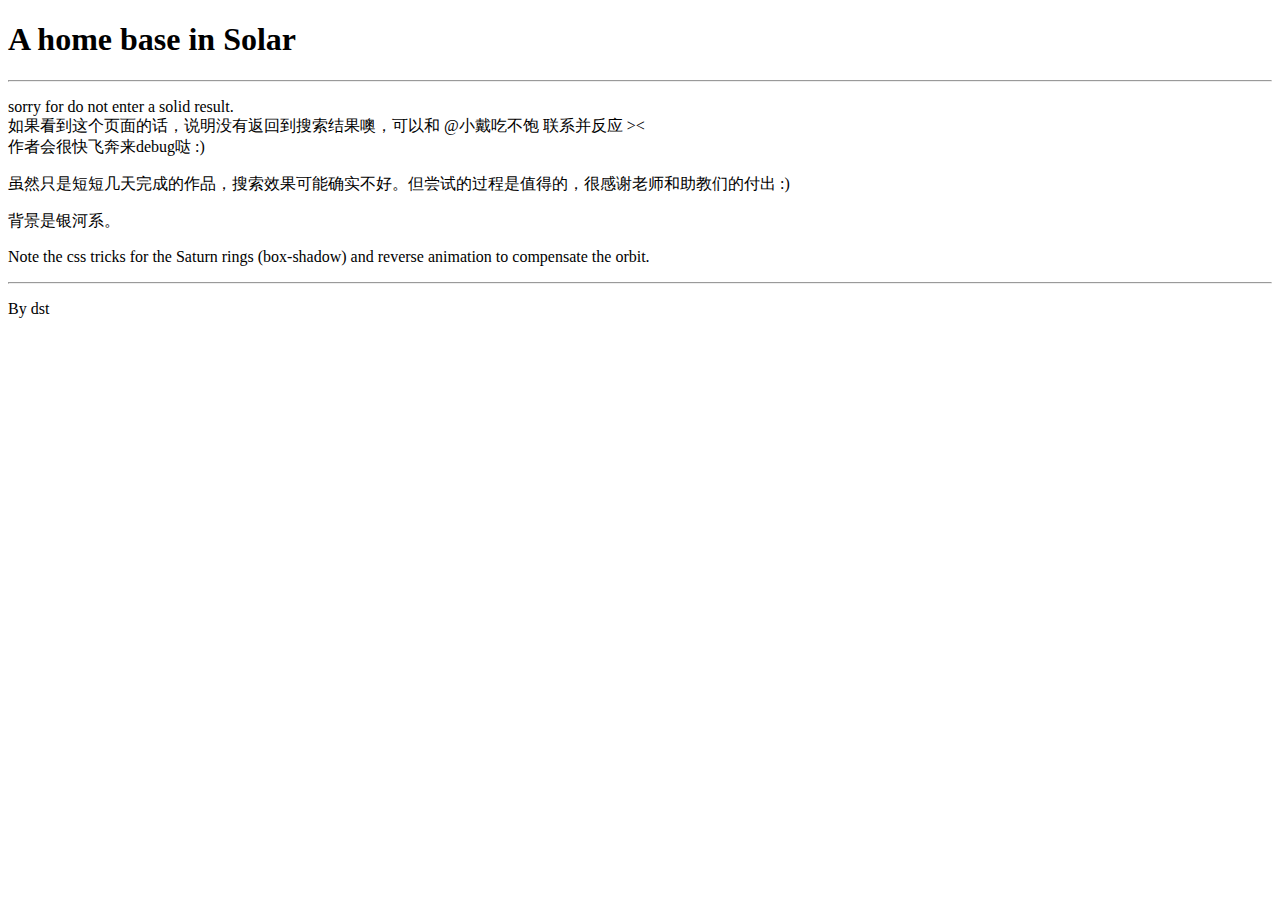
==== error_page.html @ 51f08570 "Create error_page.html" ====
<!DOCTYPE html>
<html lang="en">
<head>
  <link rel="stylesheet"  href= "solar-system.css">
    <meta charset="UTF-8">
    <title>Home And Solar Base</title>
</head>
<body>
<div class='description'>
  <h1>A home base in Solar</h1>
  <hr>
  <p>
    sorry for do not enter a solid result.<br>
    如果看到这个页面的话，说明没有返回到搜索结果噢，可以和 @小戴吃不饱 联系并反应 >< <br>
    作者会很快飞奔来debug哒 :)</p>

  <p>虽然只是短短几天完成的作品，搜索效果可能确实不好。但尝试的过程是值得的，很感谢老师和助教们的付出 :)</p>

  <p>
    背景是银河系。
    <br>
  </p>
  <p class='hide'>
    Note the css tricks for the Saturn rings (box-shadow) and reverse animation to compensate the orbit.
  </p>
  <hr>
  <p class='author'>
    By
    <i class='fa fa-heart'></i>
    dst
  </p>
  <p class='links'>
    <a class='fa fa-codepen icon' href='https://codepen.io/kowlor/' target='_blank'></a>
    <a class='fa fa-github-alt icon' href='https://github.com/KOWLOR' target='_blank'></a>
    <a class='fa fa-twitter icon' href='https://twitter.com/Dathink' target='_blank'></a>
  </p>
</div>
<div class='solar-syst'>
  <div class='sun'></div>
  <div class='mercury'></div>
  <div class='venus'></div>
  <div class='earth'></div>
  <div class='mars'></div>
  <div class='jupiter'></div>
  <div class='saturn'></div>
  <div class='uranus'></div>
  <div class='neptune'></div>
  <div class='pluto'></div>
  <div class='asteroids-belt'></div>
</body>
</html>
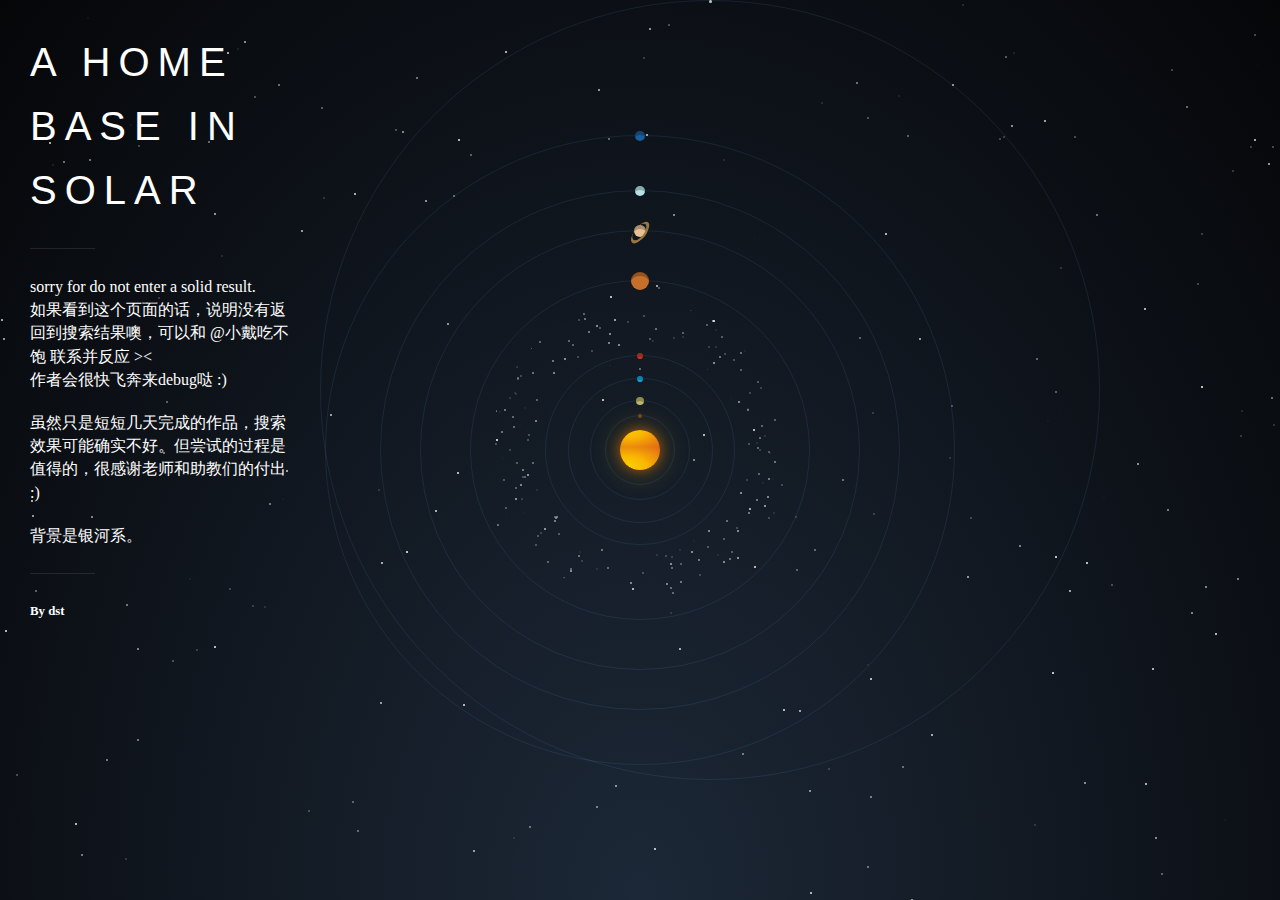
==== commit e747c6b1: "Update error_page.html" ====
--- a/error_page.html
+++ b/error_page.html
@@ -1,7 +1,7 @@
 <!DOCTYPE html>
 <html lang="en">
 <head>
-  <link rel="stylesheet"  href= "solar-system.css">
+  <link rel="stylesheet"  href= "for_errorpage.css">
     <meta charset="UTF-8">
     <title>Home And Solar Base</title>
 </head>
--- a/for_errorpage.css
+++ b/for_errorpage.css
@@ -0,0 +1,355 @@
+*, *:before, *:after {
+  padding: 0;
+  margin: 0;
+  box-sizing: border-box;
+}
+
+html, body {
+  height: 100%;
+  width: 100%;
+}
+
+body {
+  font: normal 1em/1.45em "Helvetica Neue", Helvetica, Arial, sans-serif;
+  -webkit-font-smoothing: antialiased;
+  color: #fff;
+  background: radial-gradient(ellipse at bottom, #1C2837 0%, #050608 100%);
+  background-attachment: fixed;
+}
+
+h1 {
+  font-size: 2.5em;
+  text-transform: uppercase;
+  font-family: "Helvetica Neue", "Book Antiqua", Palatino, sans-serif;
+  line-height: 1.6em;
+  letter-spacing: 0.2em;
+  font-weight: lighter;
+}
+
+a, a:visited {
+  text-decoration: none;
+  color: white;
+  opacity: 0.7;
+}
+a:hover, a:visited:hover {
+  opacity: 1;
+}
+a.icon, a:visited.icon {
+  margin-right: 2px;
+  padding: 3px;
+}
+
+.description {
+  padding: 30px;
+  position: absolute;
+  font-family: "Palatino Linotype", 'Microsoft YaHei', SimHei,sans-serif;
+  top: 0;
+  left: 0;
+  width: 25%;
+  z-index: 999;
+}
+.description p {
+  font-size: 1em;
+  font-family: "Palatino Linotype", 'Microsoft YaHei', SimHei,serif;
+}
+.description p + p {
+  margin-top: 20px;
+  font-family: "Palatino Linotype", 'Microsoft YaHei', SimHei,serif;
+}
+.description p.author {
+  font-size: 0.8em;
+  font-weight: bold;
+  font-family: "Palatino Linotype", 'Microsoft YaHei', SimHei,serif;
+}
+.description p.author .fa-heart {
+  color: #860014;
+  font-family: "Palatino Linotype", 'Microsoft YaHei', SimHei,serif;
+}
+
+hr {
+  margin: 26px 0;
+  border: 0;
+  border-top: 1px solid white;
+  background: transparent;
+  width: 25%;
+  opacity: 0.1;
+}
+
+code {
+  color: #ae94c0;
+  font-family: Menlo, Monaco, Consolas, "Courier New", monospace;
+  font-size: 0.9em;
+}
+
+.solar-syst {
+  margin: 0 auto;
+  width: 100%;
+  height: 100%;
+  position: relative;
+}
+.solar-syst:after {
+  content: "";
+  position: absolute;
+  height: 2px;
+  width: 2px;
+  top: -2px;
+  background: white;
+  box-shadow: 10px 1205px 0 0px rgba(255, 255, 255, 0.333) , 1793px 734px 0 0px rgba(255,255,255, 0.545) , 357px 832px 0 0px rgba(255,255,255, 0.471) , 1377px 1517px 0 0px rgba(255,255,255, 0.069) , 902px 768px 0 0px rgba(255,255,255, 0.496) , 488px 1249px 0 0px rgba(255,255,255, 0.84) , 1623px 1504px 0 0px rgba(255,255,255, 0.739) , 856px 84px 0 0px rgba(255,255,255, 0.531) , 807px 1598px 0 0px rgba(255,255,255, 0.979) , 918px 1594px 0 0px rgba(255,255,255, 0.916) , 670px 614px 0 0px rgba(255,255,255, 0.157) , 1455px 1037px 0 0px rgba(255,255,255, 0.055) , 234px 1053px 0 0px rgba(255,255,255, 0.38) , 191px 1420px 0 0px rgba(255,255,255, 0.857) , 1272px 148px 0 0px rgba(255,255,255, 0.342) , 1498px 210px 0 0px rgba(255,255,255, 0.28) , 31px 1015px 0 0px rgba(255,255,255, 0.52) , 161px 1627px 0 0px rgba(255,255,255, 0.484) , 106px 761px 0 0px rgba(255,255,255, 0.552) , 870px 680px 0 0px rgba(255,255,255, 0.914) , 1697px 1460px 0 0px rgba(255,255,255, 0.312) , 1476px 1052px 0 0px rgba(255,255,255, 0.614) , 1069px 1023px 0 0px rgba(255,255,255, 0.719) , 1232px 172px 0 0px rgba(255,255,255, 0.247) , 1309px 326px 0 0px rgba(255,255,255, 0.946) , 1129px 1350px 0 0px rgba(255,255,255, 0.525) , 1505px 735px 0 0px rgba(255,255,255, 0.029) , 1273px 426px 0 0px rgba(255,255,255, 0.203) , 615px 787px 0 0px rgba(255,255,255, 0.673) , 693px 461px 0 0px rgba(255,255,255, 0.617) , 270px 1153px 0 0px rgba(255,255,255, 0.137) , 354px 195px 0 0px rgba(255,255,255, 0.863) , 1534px 1420px 0 0px rgba(255,255,255, 0.545) , 5px 632px 0 0px rgba(255,255,255, 0.93) , 848px 980px 0 0px rgba(255,255,255, 0.495) , 588px 991px 0 0px rgba(255,255,255, 0.514) , 1340px 688px 0 0px rgba(255,255,255, 0.405) , 1482px 1779px 0 0px rgba(255,255,255, 0.544) , 817px 409px 0 0px rgba(255,255,255, 0.006) , 702px 1387px 0 0px rgba(255,255,255, 0.022) , 1003px 138px 0 0px rgba(255,255,255, 0.254) , 231px 426px 0 0px rgba(255,255,255, 0.46) , 321px 109px 0 0px rgba(255,255,255, 0.415) , 1232px 1691px 0 0px rgba(255,255,255, 0.996) , 496px 441px 0 0px rgba(255,255,255, 0.988) , 668px 26px 0 0px rgba(255,255,255, 0.354) , 26px 1449px 0 0px rgba(255,255,255, 0.014) , 1111px 586px 0 0px rgba(255,255,255, 0.328) , 1268px 165px 0 0px rgba(255,255,255, 0.759) , 308px 812px 0 0px rgba(255,255,255, 0.308) , 1750px 945px 0 0px rgba(255,255,255, 0.487) , 643px 59px 0 0px rgba(255,255,255, 0.245) , 1091px 950px 0 0px rgba(255,255,255, 0.801) , 1653px 539px 0 0px rgba(255,255,255, 0.274) , 324px 1629px 0 0px rgba(255,255,255, 0.883) , 679px 650px 0 0px rgba(255,255,255, 0.846) , 870px 798px 0 0px rgba(255,255,255, 0.579) , 81px 856px 0 0px rgba(255,255,255, 0.578) , 961px 1597px 0 0px rgba(255,255,255, 0.154) , 68px 955px 0 0px rgba(255,255,255, 0.116) , 705px 1465px 0 0px rgba(255,255,255, 0.717) , 921px 1378px 0 0px rgba(255,255,255, 0.81) , 723px 161px 0 0px rgba(255,255,255, 0.129) , 830px 1684px 0 0px rgba(255,255,255, 0.524) , 1152px 670px 0 0px rgba(255,255,255, 0.897) , 867px 119px 0 0px rgba(255,255,255, 0.367) , 1325px 1406px 0 0px rgba(255,255,255, 0.949) , 1241px 412px 0 0px rgba(255,255,255, 0.158) , 267px 333px 0 0px rgba(255,255,255, 0.655) , 1725px 192px 0 0px rgba(255,255,255, 0.379) , 1652px 1258px 0 0px rgba(255,255,255, 0.638) , 227px 54px 0 0px rgba(255,255,255, 0.853) , 1267px 1021px 0 0px rgba(255,255,255, 0.217) , 1562px 1362px 0 0px rgba(255,255,255, 0.699) , 1699px 1036px 0 0px rgba(255,255,255, 0.371) , 1626px 513px 0 0px rgba(255,255,255, 0.081) , 47px 1009px 0 0px rgba(255,255,255, 0.804) , 1215px 635px 0 0px rgba(255,255,255, 0.916) , 1721px 1591px 0 0px rgba(255,255,255, 0.621) , 1673px 210px 0 0px rgba(255,255,255, 0.008) , 646px 136px 0 0px rgba(255,255,255, 0.828) , 1582px 1724px 0 0px rgba(255,255,255, 0.568) , 1019px 547px 0 0px rgba(255,255,255, 0.615) , 497px 526px 0 0px rgba(255,255,255, 0.466) , 870px 1435px 0 0px rgba(255,255,255, 0.584) , 237px 50px 0 0px rgba(255,255,255, 0.097) , 1047px 1135px 0 0px rgba(255,255,255, 0.357) , 1117px 1600px 0 0px rgba(255,255,255, 0.807) , 1257px 66px 0 0px rgba(255,255,255, 0.022) , 799px 712px 0 0px rgba(255,255,255, 0.796) , 318px 1706px 0 0px rgba(255,255,255, 0.281) , 20px 1800px 0 0px rgba(255,255,255, 0.701) , 1708px 1495px 0 0px rgba(255,255,255, 0.61) , 1190px 108px 0 0px rgba(255,255,255, 0.021) , 470px 156px 0 0px rgba(255,255,255, 0.437) , 1406px 1014px 0 0px rgba(255,255,255, 0.75) , 166px 403px 0 0px rgba(255,255,255, 0.438) , 232px 1112px 0 0px rgba(255,255,255, 0.95) , 406px 553px 0 0px rgba(255,255,255, 0.988) , 304px 1068px 0 0px rgba(255,255,255, 0.492) , 895px 1691px 0 0px rgba(255,255,255, 0.549) , 277px 1514px 0 0px rgba(255,255,255, 0.421) , 285px 1781px 0 0px rgba(255,255,255, 0.156) , 1254px 36px 0 0px rgba(255,255,255, 0.339) , 740px 371px 0 0px rgba(255,255,255, 0.38) , 73px 329px 0 0px rgba(255,255,255, 0.844) , 754px 568px 0 0px rgba(255,255,255, 0.908) , 1336px 18px 0 0px rgba(255,255,255, 0.856) , 1112px 689px 0 0px rgba(255,255,255, 0.011) , 1295px 1081px 0 0px rgba(255,255,255, 0.375) , 607px 1408px 0 0px rgba(255,255,255, 0.278) , 1531px 1543px 0 0px rgba(255,255,255, 0.874) , 1186px 108px 0 0px rgba(255,255,255, 0.511) , 244px 43px 0 0px rgba(255,255,255, 0.694) , 1616px 50px 0 0px rgba(255,255,255, 0.804) , 232px 1637px 0 0px rgba(255,255,255, 0.609) , 395px 131px 0 0px rgba(255,255,255, 0.338) , 558px 1770px 0 0px rgba(255,255,255, 0.114) , 1329px 1354px 0 0px rgba(255,255,255, 0.104) , 1749px 983px 0 0px rgba(255,255,255, 0.708) , 264px 608px 0 0px rgba(255,255,255, 0.153) , 1191px 614px 0 0px rgba(255,255,255, 0.637) , 146px 304px 0 0px rgba(255,255,255, 0.305) , 1729px 56px 0 0px rgba(255,255,255, 0.702) , 995px 1009px 0 0px rgba(255,255,255, 0.181) , 649px 30px 0 0px rgba(255,255,255, 0.725) , 1096px 216px 0 0px rgba(255,255,255, 0.533) , 580px 1001px 0 0px rgba(255,255,255, 0.503) , 1740px 711px 0 0px rgba(255,255,255, 0.693) , 1651px 1400px 0 0px rgba(255,255,255, 0.493) , 1212px 1343px 0 0px rgba(255,255,255, 0.251) , 375px 966px 0 0px rgba(255,255,255, 0.967) , 673px 216px 0 0px rgba(255,255,255, 0.648) , 129px 1042px 0 0px rgba(255,255,255, 0.399) , 1544px 1439px 0 0px rgba(255,255,255, 0.676) , 425px 202px 0 0px rgba(255,255,255, 0.699) , 450px 1705px 0 0px rgba(255,255,255, 0.37) , 754px 239px 0 0px rgba(255,255,255, 0.022) , 1583px 184px 0 0px rgba(255,255,255, 0.726) , 158px 299px 0 0px rgba(255,255,255, 0.238) , 563px 1319px 0 0px rgba(255,255,255, 0.58) , 1560px 523px 0 0px rgba(255,255,255, 0.951) , 1055px 558px 0 0px rgba(255,255,255, 0.973) , 1675px 1035px 0 0px rgba(255,255,255, 0.594) , 894px 1618px 0 0px rgba(255,255,255, 0.184) , 1047px 422px 0 0px rgba(255,255,255, 0.041) , 703px 436px 0 0px rgba(255,255,255, 0.904) , 1602px 67px 0 0px rgba(255,255,255, 0.766) , 609px 367px 0 0px rgba(255,255,255, 0.039) , 1144px 310px 0 0px rgba(255,255,255, 0.898) , 1271px 399px 0 0px rgba(255,255,255, 0.522) , 661px 1273px 0 0px rgba(255,255,255, 0.036) , 1155px 839px 0 0px rgba(255,255,255, 0.676) , 368px 1690px 0 0px rgba(255,255,255, 0.977) , 1205px 1109px 0 0px rgba(255,255,255, 0.144) , 163px 454px 0 0px rgba(255,255,255, 0.564) , 24px 1224px 0 0px rgba(255,255,255, 0.463) , 1528px 1599px 0 0px rgba(255,255,255, 0.666) , 888px 975px 0 0px rgba(255,255,255, 0.809) , 1268px 969px 0 0px rgba(255,255,255, 0.946) , 473px 852px 0 0px rgba(255,255,255, 0.762) , 167px 184px 0 0px rgba(255,255,255, 0.022) , 911px 901px 0 0px rgba(255,255,255, 0.745) , 520px 1789px 0 0px rgba(255,255,255, 0.591) , 1649px 402px 0 0px rgba(255,255,255, 0.244) , 1454px 1048px 0 0px rgba(255,255,255, 0.525) , 1738px 1479px 0 0px rgba(255,255,255, 0.453) , 401px 1679px 0 0px rgba(255,255,255, 0.595) , 527px 1316px 0 0px rgba(255,255,255, 0.535) , 1285px 685px 0 0px rgba(255,255,255, 0.528) , 221px 257px 0 0px rgba(255,255,255, 0.154) , 530px 1128px 0 0px rgba(255,255,255, 0.215) , 1296px 317px 0 0px rgba(255,255,255, 0.004) , 810px 894px 0 0px rgba(255,255,255, 0.879) , 749px 510px 0 0px rgba(255,255,255, 0.822) , 1626px 1292px 0 0px rgba(255,255,255, 0.956) , 1515px 1646px 0 0px rgba(255,255,255, 0.536) , 1583px 572px 0 0px rgba(255,255,255, 0.487) , 1696px 429px 0 0px rgba(255,255,255, 0.381) , 172px 662px 0 0px rgba(255,255,255, 0.336) , 286px 472px 0 0px rgba(255,255,255, 0.815) , 1697px 913px 0 0px rgba(255,255,255, 0.937) , 876px 1779px 0 0px rgba(255,255,255, 0.149) , 32px 517px 0 0px rgba(255,255,255, 0.749) , 1345px 833px 0 0px rgba(255,255,255, 0.987) , 248px 922px 0 0px rgba(255,255,255, 0.357) , 138px 147px 0 0px rgba(255,255,255, 0.32) , 513px 839px 0 0px rgba(255,255,255, 0.13) , 323px 199px 0 0px rgba(255,255,255, 0.192) , 1439px 1650px 0 0px rgba(255,255,255, 0.093) , 21px 1761px 0 0px rgba(255,255,255, 0.915) , 1022px 1190px 0 0px rgba(255,255,255, 0.82) , 949px 459px 0 0px rgba(255,255,255, 0.196) , 378px 1026px 0 0px rgba(255,255,255, 0.254) , 1328px 513px 0 0px rgba(255,255,255, 0.805) , 1679px 982px 0 0px rgba(255,255,255, 0.931) , 1388px 1542px 0 0px rgba(255,255,255, 0.355) , 1044px 122px 0 0px rgba(255,255,255, 0.816) , 127px 918px 0 0px rgba(255,255,255, 0.573) , 563px 1645px 0 0px rgba(255,255,255, 1) , 1240px 437px 0 0px rgba(255,255,255, 0.231) , 1696px 1147px 0 0px rgba(255,255,255, 0.898) , 48px 1469px 0 0px rgba(255,255,255, 0.179) , 610px 298px 0 0px rgba(255,255,255, 0.937) , 1083px 1791px 0 0px rgba(255,255,255, 0.216) , 1626px 651px 0 0px rgba(255,255,255, 0.63) , 1094px 1284px 0 0px rgba(255,255,255, 0.515) , 453px 197px 0 0px rgba(255,255,255, 0.473) , 1201px 235px 0 0px rgba(255,255,255, 0.277) , 1390px 332px 0 0px rgba(255,255,255, 0.325) , 948px 1109px 0 0px rgba(255,255,255, 0.286) , 655px 1220px 0 0px rgba(255,255,255, 0.42) , 464px 1231px 0 0px rgba(255,255,255, 0.737) , 172px 1446px 0 0px rgba(255,255,255, 0.253) , 282px 500px 0 0px rgba(255,255,255, 0.04) , 577px 1689px 0 0px rgba(255,255,255, 0.394) , 814px 551px 0 0px rgba(255,255,255, 0.453) , 1161px 875px 0 0px rgba(255,255,255, 0.444) , 254px 98px 0 0px rgba(255,255,255, 0.354) , 1066px 1196px 0 0px rgba(255,255,255, 0.248) , 388px 1320px 0 0px rgba(255,255,255, 0.64) , 214px 648px 0 0px rgba(255,255,255, 0.941) , 1416px 1073px 0 0px rgba(255,255,255, 0.325) , 1311px 465px 0 0px rgba(255,255,255, 0.674) , 828px 770px 0 0px rgba(255,255,255, 0.239) , 1167px 511px 0 0px rgba(255,255,255, 0.598) , 885px 235px 0 0px rgba(255,255,255, 0.915) , 821px 104px 0 0px rgba(255,255,255, 0.148) , 1263px 178px 0 0px rgba(255,255,255, 0.019) , 765px 1106px 0 0px rgba(255,255,255, 0.761) , 648px 1163px 0 0px rgba(255,255,255, 0.263) , 1055px 393px 0 0px rgba(255,255,255, 0.415) , 49px 144px 0 0px rgba(255,255,255, 0.881) , 229px 590px 0 0px rgba(255,255,255, 0.266) , 1086px 564px 0 0px rgba(255,255,255, 0.964) , 643px 458px 0 0px rgba(255,255,255, 0.762) , 1780px 1723px 0 0px rgba(255,255,255, 0.298) , 1171px 71px 0 0px rgba(255,255,255, 0.31) , 87px 19px 0 0px rgba(255,255,255, 0.058) , 787px 1705px 0 0px rgba(255,255,255, 0.756) , 189px 580px 0 0px rgba(255,255,255, 0.073) , 252px 607px 0 0px rgba(255,255,255, 0.241) , 1254px 141px 0 0px rgba(255,255,255, 0.853) , 505px 53px 0 0px rgba(255,255,255, 0.887) , 1322px 739px 0 0px rgba(255,255,255, 0.01) , 1578px 870px 0 0px rgba(255,255,255, 0.681) , 251px 997px 0 0px rgba(255,255,255, 0.086) , 130px 126px 0 0px rgba(255,255,255, 0.055) , 463px 706px 0 0px rgba(255,255,255, 0.891) , 1334px 522px 0 0px rgba(255,255,255, 0.663) , 1780px 1477px 0 0px rgba(255,255,255, 0.278) , 269px 1213px 0 0px rgba(255,255,255, 0.056) , 1069px 592px 0 0px rgba(255,255,255, 0.8) , 753px 431px 0 0px rgba(255,255,255, 0.932) , 571px 907px 0 0px rgba(255,255,255, 0.321) , 1675px 1425px 0 0px rgba(255,255,255, 0.032) , 952px 86px 0 0px rgba(255,255,255, 0.742) , 278px 86px 0 0px rgba(255,255,255, 0.525) , 1304px 1512px 0 0px rgba(255,255,255, 0.425) , 658px 289px 0 0px rgba(255,255,255, 0.384) , 272px 1535px 0 0px rgba(255,255,255, 0.037) , 254px 444px 0 0px rgba(255,255,255, 0.019) , 949px 1547px 0 0px rgba(255,255,255, 0.514) , 395px 1664px 0 0px rgba(255,255,255, 0.186) , 627px 1535px 0 0px rgba(255,255,255, 0.191) , 759px 1787px 0 0px rgba(255,255,255, 0.043) , 1013px 54px 0 0px rgba(255,255,255, 0.117) , 719px 1090px 0 0px rgba(255,255,255, 0.247) , 1662px 134px 0 0px rgba(255,255,255, 0.508) , 640px 1107px 0 0px rgba(255,255,255, 0.732) , 907px 137px 0 0px rgba(255,255,255, 0.432) , 1366px 43px 0 0px rgba(255,255,255, 0.235) , 126px 606px 0 0px rgba(255,255,255, 0.558) , 1311px 169px 0 0px rgba(255,255,255, 0.68) , 684px 1292px 0 0px rgba(255,255,255, 0.834) , 208px 143px 0 0px rgba(255,255,255, 0.495) , 544px 530px 0 0px rgba(255,255,255, 0.699) , 1737px 1764px 0 0px rgba(255,255,255, 0.265) , 1637px 1040px 0 0px rgba(255,255,255, 0.844) , 1011px 127px 0 0px rgba(255,255,255, 0.711) , 742px 755px 0 0px rgba(255,255,255, 0.544) , 234px 1244px 0 0px rgba(255,255,255, 0.88) , 598px 91px 0 0px rgba(255,255,255, 0.744) , 421px 1499px 0 0px rgba(255,255,255, 0.8) , 31px 502px 0 0px rgba(255,255,255, 0.868) , 951px 407px 0 0px rgba(255,255,255, 0.342) , 919px 340px 0 0px rgba(255,255,255, 0.742) , 1145px 785px 0 0px rgba(255,255,255, 0.874) , 872px 414px 0 0px rgba(255,255,255, 0.229) , 782px 1484px 0 0px rgba(255,255,255, 0.174) , 170px 1430px 0 0px rgba(255,255,255, 0.773) , 89px 1457px 0 0px rgba(255,255,255, 0.227) , 372px 1570px 0 0px rgba(255,255,255, 0.335) , 229px 1612px 0 0px rgba(255,255,255, 0.662) , 783px 711px 0 0px rgba(255,255,255, 0.905) , 1078px 1115px 0 0px rgba(255,255,255, 0.539) , 816px 1260px 0 0px rgba(255,255,255, 0.802) , 1058px 411px 0 0px rgba(255,255,255, 0.022) , 529px 828px 0 0px rgba(255,255,255, 0.51) , 380px 704px 0 0px rgba(255,255,255, 0.761) , 134px 1486px 0 0px rgba(255,255,255, 0.169) , 1205px 588px 0 0px rgba(255,255,255, 0.644) , 1535px 821px 0 0px rgba(255,255,255, 0.063) , 942px 1054px 0 0px rgba(255,255,255, 0.03) , 1764px 1582px 0 0px rgba(255,255,255, 0.072) , 1791px 1119px 0 0px rgba(255,255,255, 0.124) , 75px 825px 0 0px rgba(255,255,255, 0.936) , 409px 1300px 0 0px rgba(255,255,255, 0.485) , 1250px 148px 0 0px rgba(255,255,255, 0.286) , 16px 776px 0 0px rgba(255,255,255, 0.328) , 1386px 1606px 0 0px rgba(255,255,255, 0.815) , 1224px 821px 0 0px rgba(255,255,255, 0.052) , 1292px 899px 0 0px rgba(255,255,255, 0.957) , 1480px 1292px 0 0px rgba(255,255,255, 0.072) , 21px 1543px 0 0px rgba(255,255,255, 0.123) , 1549px 797px 0 0px rgba(255,255,255, 0.2) , 829px 1682px 0 0px rgba(255,255,255, 0.994) , 898px 97px 0 0px rgba(255,255,255, 0.11) , 1753px 582px 0 0px rgba(255,255,255, 0.493) , 1699px 927px 0 0px rgba(255,255,255, 0.364) , 795px 518px 0 0px rgba(255,255,255, 0.208) , 1624px 732px 0 0px rgba(255,255,255, 0.577) , 756px 1009px 0 0px rgba(255,255,255, 0.739) , 558px 1649px 0 0px rgba(255,255,255, 0.87) , 35px 1767px 0 0px rgba(255,255,255, 0.954) , 1362px 226px 0 0px rgba(255,255,255, 0.028) , 1479px 1563px 0 0px rgba(255,255,255, 0.138) , 1297px 525px 0 0px rgba(255,255,255, 0.085) , 1177px 906px 0 0px rgba(255,255,255, 0.006) , 998px 1189px 0 0px rgba(255,255,255, 0.682) , 344px 1485px 0 0px rgba(255,255,255, 0.887) , 1624px 1035px 0 0px rgba(255,255,255, 0.87) , 1384px 641px 0 0px rgba(255,255,255, 0.729) , 1355px 104px 0 0px rgba(255,255,255, 0.927) , 117px 911px 0 0px rgba(255,255,255, 0.518) , 1197px 285px 0 0px rgba(255,255,255, 0.319) , 1028px 1203px 0 0px rgba(255,255,255, 0.157) , 245px 1216px 0 0px rgba(255,255,255, 0.726) , 1406px 427px 0 0px rgba(255,255,255, 0.467) , 1795px 179px 0 0px rgba(255,255,255, 0.49) , 654px 850px 0 0px rgba(255,255,255, 0.927) , 1443px 556px 0 0px rgba(255,255,255, 0.407) , 110px 1356px 0 0px rgba(255,255,255, 0.305) , 196px 651px 0 0px rgba(255,255,255, 0.232) , 1461px 244px 0 0px rgba(255,255,255, 0.692) , 52px 166px 0 0px rgba(255,255,255, 0.108) , 867px 868px 0 0px rgba(255,255,255, 0.509) , 879px 968px 0 0px rgba(255,255,255, 0.941) , 1428px 629px 0 0px rgba(255,255,255, 0.503) , 301px 232px 0 0px rgba(255,255,255, 0.766) , 1691px 1693px 0 0px rgba(255,255,255, 0.953) , 435px 512px 0 0px rgba(255,255,255, 0.864) , 548px 1774px 0 0px rgba(255,255,255, 0.028) , 1336px 967px 0 0px rgba(255,255,255, 0.825) , 632px 590px 0 0px rgba(255,255,255, 0.881) , 524px 478px 0 0px rgba(255,255,255, 0.405) , 999px 140px 0 0px rgba(255,255,255, 0.299) , 244px 982px 0 0px rgba(255,255,255, 0.791) , 496px 1721px 0 0px rgba(255,255,255, 0.966) , 836px 998px 0 0px rgba(255,255,255, 0.996) , 1231px 1391px 0 0px rgba(255,255,255, 0.003) , 1557px 1141px 0 0px rgba(255,255,255, 0.032) , 1052px 674px 0 0px rgba(255,255,255, 0.985) , 587px 978px 0 0px rgba(255,255,255, 0.346) , 1557px 1391px 0 0px rgba(255,255,255, 0.481) , 1137px 465px 0 0px rgba(255,255,255, 0.709) , 863px 949px 0 0px rgba(255,255,255, 0.435) , 210px 1021px 0 0px rgba(255,255,255, 0.249) , 602px 401px 0 0px rgba(255,255,255, 0.931) , 1241px 1584px 0 0px rgba(255,255,255, 0.143) , 737px 1791px 0 0px rgba(255,255,255, 0.675) , 1708px 1475px 0 0px rgba(255,255,255, 0.127) , 378px 491px 0 0px rgba(255,255,255, 0.183) , 402px 133px 0 0px rgba(255,255,255, 0.641) , 1233px 963px 0 0px rgba(255,255,255, 0.136) , 1200px 1752px 0 0px rgba(255,255,255, 0.724) , 1306px 1260px 0 0px rgba(255,255,255, 0.583) , 630px 1579px 0 0px rgba(255,255,255, 0.901) , 873px 515px 0 0px rgba(255,255,255, 0.246) , 137px 650px 0 0px rgba(255,255,255, 0.613) , 842px 481px 0 0px rgba(255,255,255, 0.492) , 89px 161px 0 0px rgba(255,255,255, 0.582) , 795px 1380px 0 0px rgba(255,255,255, 0.312) , 1555px 1795px 0 0px rgba(255,255,255, 0.571) , 1409px 21px 0 0px rgba(255,255,255, 0.274) , 1535px 1526px 0 0px rgba(255,255,255, 0.88) , 1205px 1425px 0 0px rgba(255,255,255, 0.435) , 1060px 269px 0 0px rgba(255,255,255, 0.203) , 1592px 692px 0 0px rgba(255,255,255, 0.645) , 596px 808px 0 0px rgba(255,255,255, 0.575) , 176px 1414px 0 0px rgba(255,255,255, 0.72) , 124px 1613px 0 0px rgba(255,255,255, 0.726) , 269px 505px 0 0px rgba(255,255,255, 0.565) , 116px 1553px 0 0px rgba(255,255,255, 0.843) , 1px 321px 0 0px rgba(255,255,255, 0.847) , 1712px 409px 0 0px rgba(255,255,255, 0.239) , 614px 321px 0 0px rgba(255,255,255, 0.776) , 52px 1189px 0 0px rgba(255,255,255, 0.928) , 718px 1374px 0 0px rgba(255,255,255, 0.017) , 457px 474px 0 0px rgba(255,255,255, 0.922) , 1084px 784px 0 0px rgba(255,255,255, 0.658) , 596px 1716px 0 0px rgba(255,255,255, 0.223) , 1566px 298px 0 0px rgba(255,255,255, 0.58) , 928px 1760px 0 0px rgba(255,255,255, 0.886) , 815px 1695px 0 0px rgba(255,255,255, 0.781) , 1034px 826px 0 0px rgba(255,255,255, 0.194) , 282px 417px 0 0px rgba(255,255,255, 0.846) , 568px 342px 0 0px rgba(255,255,255, 0.445) , 1587px 215px 0 0px rgba(255,255,255, 0.283) , 125px 860px 0 0px rgba(255,255,255, 0.207) , 649px 1184px 0 0px rgba(255,255,255, 0.483) , 214px 215px 0 0px rgba(255,255,255, 0.746) , 102px 1110px 0 0px rgba(255,255,255, 0.618) , 709px 1497px 0 0px rgba(255,255,255, 0.617) , 718px 1019px 0 0px rgba(255,255,255, 0.986) , 458px 141px 0 0px rgba(255,255,255, 0.931) , 769px 1204px 0 0px rgba(255,255,255, 0.914) , 63px 163px 0 0px rgba(255,255,255, 0.532) , 1790px 620px 0 0px rgba(255,255,255, 0.795) , 1428px 137px 0 0px rgba(255,255,255, 0.368) , 755px 953px 0 0px rgba(255,255,255, 0.223) , 1178px 1243px 0 0px rgba(255,255,255, 0.55) , 1036px 360px 0 0px rgba(255,255,255, 0.45) , 760px 1341px 0 0px rgba(255,255,255, 0.749) , 713px 322px 0 0px rgba(255,255,255, 0.996) , 884px 1675px 0 0px rgba(255,255,255, 0.99) , 1103px 499px 0 0px rgba(255,255,255, 0.032) , 1401px 1767px 0 0px rgba(255,255,255, 0.115) , 574px 1169px 0 0px rgba(255,255,255, 0.248) , 35px 592px 0 0px rgba(255,255,255, 0.447) , 970px 519px 0 0px rgba(255,255,255, 0.287) , 608px 140px 0 0px rgba(255,255,255, 0.477) , 492px 1198px 0 0px rgba(255,255,255, 0.705) , 1091px 1058px 0 0px rgba(255,255,255, 0.292) , 1080px 1101px 0 0px rgba(255,255,255, 0.002) , 1191px 1746px 0 0px rgba(255,255,255, 0.753) , 941px 1445px 0 0px rgba(255,255,255, 0.787) , 756px 501px 0 0px rgba(255,255,255, 0.517) , 751px 991px 0 0px rgba(255,255,255, 0.739) , 1322px 802px 0 0px rgba(255,255,255, 0.679) , 1678px 1134px 0 0px rgba(255,255,255, 0.011) , 1449px 90px 0 0px rgba(255,255,255, 0.321) , 383px 1304px 0 0px rgba(255,255,255, 0.197) , 133px 1482px 0 0px rgba(255,255,255, 0.785) , 1593px 162px 0 0px rgba(255,255,255, 0.367) , 736px 1761px 0 0px rgba(255,255,255, 0.502) , 1662px 557px 0 0px rgba(255,255,255, 0.311) , 615px 1730px 0 0px rgba(255,255,255, 0.395) , 656px 287px 0 0px rgba(255,255,255, 0.797) , 51px 1106px 0 0px rgba(255,255,255, 0.353) , 3px 340px 0 0px rgba(255,255,255, 0.755) , 51px 1185px 0 0px rgba(255,255,255, 0.174) , 330px 416px 0 0px rgba(255,255,255, 0.781) , 381px 564px 0 0px rgba(255,255,255, 0.838) , 970px 1533px 0 0px rgba(255,255,255, 0.853) , 405px 1142px 0 0px rgba(255,255,255, 0.108) , 1066px 1470px 0 0px rgba(255,255,255, 0.914) , 796px 571px 0 0px rgba(255,255,255, 0.416) , 1104px 1095px 0 0px rgba(255,255,255, 0.591) , 560px 1572px 0 0px rgba(255,255,255, 0.999) , 1331px 732px 0 0px rgba(255,255,255, 0.085) , 1016px 1002px 0 0px rgba(255,255,255, 0.437) , 1005px 58px 0 0px rgba(255,255,255, 0.42) , 294px 1409px 0 0px rgba(255,255,255, 0.879) , 1438px 1679px 0 0px rgba(255,255,255, 0.843) , 1628px 157px 0 0px rgba(255,255,255, 0.834) , 1447px 790px 0 0px rgba(255,255,255, 0.408) , 774px 1127px 0 0px rgba(255,255,255, 0.807) , 1785px 302px 0 0px rgba(255,255,255, 0.034) , 1166px 1476px 0 0px rgba(255,255,255, 0.36) , 1074px 138px 0 0px rgba(255,255,255, 0.342) , 1643px 1170px 0 0px rgba(255,255,255, 0.087) , 1667px 591px 0 0px rgba(255,255,255, 0.245) , 1237px 580px 0 0px rgba(255,255,255, 0.605) , 1201px 388px 0 0px rgba(255,255,255, 0.993) , 137px 741px 0 0px rgba(255,255,255, 0.568) , 867px 666px 0 0px rgba(255,255,255, 0.105) , 1536px 1483px 0 0px rgba(255,255,255, 0.779) , 416px 79px 0 0px rgba(255,255,255, 0.54) , 931px 736px 0 0px rgba(255,255,255, 0.833) , 1734px 956px 0 0px rgba(255,255,255, 0.852) , 1702px 1613px 0 0px rgba(255,255,255, 0.347) , 1374px 201px 0 0px rgba(255,255,255, 0.016) , 859px 339px 0 0px rgba(255,255,255, 0.436) , 1591px 1206px 0 0px rgba(255,255,255, 0.729) , 1389px 1646px 0 0px rgba(255,255,255, 0.688) , 967px 578px 0 0px rgba(255,255,255, 0.726) , 1556px 372px 0 0px rgba(255,255,255, 0.062) , 91px 518px 0 0px rgba(255,255,255, 0.646) , 1726px 887px 0 0px rgba(255,255,255, 0.374) , 1629px 1390px 0 0px rgba(255,255,255, 0.955) , 1423px 188px 0 0px rgba(255,255,255, 0.118) , 962px 6px 0 0px rgba(255,255,255, 0.169) , 1281px 1385px 0 0px rgba(255,255,255, 0.243) , 352px 803px 0 0px rgba(255,255,255, 0.433) , 809px 792px 0 0px rgba(255,255,255, 0.665) , 1670px 1519px 0 0px rgba(255,255,255, 0.427) , 447px 325px 0 0px rgba(255,255,255, 0.735) , 1727px 857px 0 0px rgba(255,255,255, 0.535) , 690px 1717px 0 0px rgba(255,255,255, 0.895);
+  border-radius: 100px;
+}
+.solar-syst div {
+  border-radius: 1000px;
+  top: 50%;
+  left: 50%;
+  position: absolute;
+  z-index: 999;
+}
+.solar-syst div:not(.sun) {
+  border: 1px solid rgba(102, 166, 229, 0.12);
+}
+.solar-syst div:not(.sun):before {
+  left: 50%;
+  border-radius: 100px;
+  content: "";
+  position: absolute;
+}
+.solar-syst div:not(.asteroids-belt):before {
+  box-shadow: inset 0 6px 0 -2px rgba(0, 0, 0, 0.25);
+}
+
+.sun {
+  background: radial-gradient(ellipse at center, #ffd000 1%, #f9b700 39%, #f9b700 39%, #e06317 100%);
+  height: 40px;
+  width: 40px;
+  margin-top: -20px;
+  margin-left: -20px;
+  background-clip: padding-box;
+  border: 0 !important;
+  background-position: -28px -103px;
+  background-size: 175%;
+  box-shadow: 0 0 10px 2px rgba(255, 107, 0, 0.4), 0 0 22px 11px rgba(255, 203, 0, 0.13);
+}
+
+.mercury {
+  height: 70px;
+  width: 70px;
+  margin-top: -35px;
+  margin-left: -35px;
+  -webkit-animation: orb 7.1867343561s linear infinite;
+  animation: orb 7.1867343561s linear infinite;
+}
+.mercury:before {
+  height: 4px;
+  width: 4px;
+  background: #9f5e26;
+  margin-top: -2px;
+  margin-left: -2px;
+}
+
+.venus {
+  height: 100px;
+  width: 100px;
+  margin-top: -50px;
+  margin-left: -50px;
+  -webkit-animation: orb 18.4555338265s linear infinite;
+  animation: orb 18.4555338265s linear infinite;
+}
+.venus:before {
+  height: 8px;
+  width: 8px;
+  background: #BEB768;
+  margin-top: -4px;
+  margin-left: -4px;
+}
+
+.earth {
+  height: 145px;
+  width: 145px;
+  margin-top: -72.5px;
+  margin-left: -72.5px;
+  -webkit-animation: orb 30s linear infinite;
+  animation: orb 30s linear infinite;
+}
+.earth:before {
+  height: 6px;
+  width: 6px;
+  background: #11abe9;
+  margin-top: -3px;
+  margin-left: -3px;
+}
+.earth:after {
+  position: absolute;
+  content: "";
+  height: 18px;
+  width: 18px;
+  left: 50%;
+  top: 0px;
+  margin-left: -9px;
+  margin-top: -9px;
+  border-radius: 100px;
+  box-shadow: 0 -10px 0 -8px grey;
+  -webkit-animation: orb 2.2440352158s linear infinite;
+  animation: orb 2.2440352158s linear infinite;
+}
+
+.mars {
+  height: 190px;
+  width: 190px;
+  margin-top: -95px;
+  margin-left: -95px;
+  -webkit-animation: orb 56.4261314589s linear infinite;
+  animation: orb 56.4261314589s linear infinite;
+}
+.mars:before {
+  height: 6px;
+  width: 6px;
+  background: #cf3921;
+  margin-top: -3px;
+  margin-left: -3px;
+}
+
+.jupiter {
+  height: 340px;
+  width: 340px;
+  margin-top: -170px;
+  margin-left: -170px;
+  -webkit-animation: orb 355.7228171013s linear infinite;
+  animation: orb 355.7228171013s linear infinite;
+}
+.jupiter:before {
+  height: 18px;
+  width: 18px;
+  background: #c76e2a;
+  margin-top: -9px;
+  margin-left: -9px;
+}
+
+.saturn {
+  height: 440px;
+  width: 440px;
+  margin-top: -220px;
+  margin-left: -220px;
+  -webkit-animation: orb 882.6952471456s linear infinite;
+  animation: orb 882.6952471456s linear infinite;
+}
+.saturn:before {
+  height: 12px;
+  width: 12px;
+  background: #e7c194;
+  margin-top: -6px;
+  margin-left: -6px;
+}
+.saturn:after {
+  position: absolute;
+  content: "";
+  height: 2.34%;
+  width: 4.676%;
+  left: 50%;
+  top: 0px;
+  transform: rotateZ(-52deg);
+  margin-left: -2.3%;
+  margin-top: -1.2%;
+  border-radius: 50% 50% 50% 50%;
+  box-shadow: 0 1px 0 1px #987641, 3px 1px 0 #987641, -3px 1px 0 #987641;
+  -webkit-animation: orb 882.6952471456s linear infinite;
+  animation: orb 882.6952471456s linear infinite;
+  animation-direction: reverse;
+  transform-origin: 52% 60%;
+}
+
+.uranus {
+  height: 520px;
+  width: 520px;
+  margin-top: -260px;
+  margin-left: -260px;
+  -webkit-animation: orb 2512.4001967933s linear infinite;
+  animation: orb 2512.4001967933s linear infinite;
+}
+.uranus:before {
+  height: 10px;
+  width: 10px;
+  background: #b5e3e3;
+  margin-top: -5px;
+  margin-left: -5px;
+}
+
+.neptune {
+  height: 630px;
+  width: 630px;
+  margin-top: -315px;
+  margin-left: -315px;
+  -webkit-animation: orb 4911.7838624549s linear infinite;
+  animation: orb 4911.7838624549s linear infinite;
+}
+.neptune:before {
+  height: 10px;
+  width: 10px;
+  background: #175e9e;
+  margin-top: -5px;
+  margin-left: -5px;
+}
+
+.asteroids-belt {
+  opacity: 0.7;
+  border-color: transparent !important;
+  height: 300px;
+  width: 300px;
+  margin-top: -150px;
+  margin-left: -150px;
+  -webkit-animation: orb 179.9558282773s linear infinite;
+  animation: orb 179.9558282773s linear infinite;
+  overflow: hidden;
+}
+.asteroids-belt:before {
+  top: 50%;
+  height: 210px;
+  width: 210px;
+  margin-left: -105px;
+  margin-top: -105px;
+  background: transparent;
+  border-radius: 140px !important;
+  box-shadow: -26px 66px 0 -104px rgba(255, 255, 255, 0.447) , 35px 98px 0 -104px rgba(255,255,255, 0.188) , 131px -86px 0 -104px rgba(255,255,255, 0.317) , 63px 79px 0 -104px rgba(255,255,255, 0.266) , 120px 138px 0 -104px rgba(255,255,255, 0.132) , -114px 136px 0 -104px rgba(255,255,255, 0.059) , -22px 24px 0 -104px rgba(255,255,255, 0.484) , 129px 2px 0 -104px rgba(255,255,255, 0.521) , 109px 63px 0 -104px rgba(255,255,255, 0.754) , -5px -11px 0 -104px rgba(255,255,255, 0.022) , 60px -51px 0 -104px rgba(255,255,255, 0.945) , -130px -52px 0 -104px rgba(255,255,255, 0.255) , -34px 33px 0 -104px rgba(255,255,255, 0.7) , 27px 134px 0 -104px rgba(255,255,255, 0.836) , 73px -134px 0 -104px rgba(255,255,255, 0.831) , 10px -111px 0 -104px rgba(255,255,255, 0.527) , -137px 112px 0 -104px rgba(255,255,255, 0.064) , -48px -79px 0 -104px rgba(255,255,255, 0.596) , -7px -14px 0 -104px rgba(255,255,255, 0.018) , -85px 67px 0 -104px rgba(255,255,255, 0.598) , -138px -18px 0 -104px rgba(255,255,255, 0.724) , 67px -125px 0 -104px rgba(255,255,255, 0.568) , 31px 114px 0 -104px rgba(255,255,255, 0.957) , -138px 31px 0 -104px rgba(255,255,255, 0.048) , 26px 62px 0 -104px rgba(255,255,255, 0.989) , -30px -116px 0 -104px rgba(255,255,255, 0.902) , -102px 86px 0 -104px rgba(255,255,255, 0.451) , -16px -68px 0 -104px rgba(255,255,255, 0.725) , -42px 8px 0 -104px rgba(255,255,255, 0.834) , 89px 16px 0 -104px rgba(255,255,255, 0.873) , 101px -97px 0 -104px rgba(255,255,255, 0.665) , -76px 128px 0 -104px rgba(255,255,255, 0.464) , 8px -5px 0 -104px rgba(255,255,255, 0.072) , 88px -29px 0 -104px rgba(255,255,255, 0.251) , 16px -121px 0 -104px rgba(255,255,255, 0.702) , 67px -40px 0 -104px rgba(255,255,255, 0.612) , -107px -77px 0 -104px rgba(255,255,255, 0.727) , 141px -106px 0 -104px rgba(255,255,255, 0.51) , 16px 51px 0 -104px rgba(255,255,255, 0.763) , 84px 89px 0 -104px rgba(255,255,255, 0.507) , -18px 18px 0 -104px rgba(255,255,255, 0.49) , -60px 102px 0 -104px rgba(255,255,255, 0.123) , -28px -37px 0 -104px rgba(255,255,255, 0.363) , 110px -57px 0 -104px rgba(255,255,255, 0.376) , -123px 117px 0 -104px rgba(255,255,255, 0.414) , 54px 91px 0 -104px rgba(255,255,255, 0.091) , -100px 122px 0 -104px rgba(255,255,255, 0.311) , 32px 118px 0 -104px rgba(255,255,255, 0.641) , 9px 48px 0 -104px rgba(255,255,255, 0.38) , 108px -135px 0 -104px rgba(255,255,255, 0.39) , -11px 4px 0 -104px rgba(255,255,255, 0.622) , -137px 8px 0 -104px rgba(255,255,255, 0.041) , -26px -26px 0 -104px rgba(255,255,255, 0.062) , -27px -36px 0 -104px rgba(255,255,255, 0.123) , 130px 3px 0 -104px rgba(255,255,255, 0.13) , 61px -60px 0 -104px rgba(255,255,255, 0.957) , 40px 69px 0 -104px rgba(255,255,255, 0.146) , 63px 22px 0 -104px rgba(255,255,255, 0.115) , 144px 71px 0 -104px rgba(255,255,255, 0.093) , 118px -68px 0 -104px rgba(255,255,255, 0.5) , 125px -14px 0 -104px rgba(255,255,255, 0.217) , -109px -102px 0 -104px rgba(255,255,255, 0.739) , 121px -62px 0 -104px rgba(255,255,255, 0.336) , -142px -82px 0 -104px rgba(255,255,255, 0.832) , 136px 98px 0 -104px rgba(255,255,255, 0.065) , 71px 38px 0 -104px rgba(255,255,255, 0.38) , 91px 1px 0 -104px rgba(255,255,255, 0.846) , 27px -39px 0 -104px rgba(255,255,255, 0.865) , -142px -143px 0 -104px rgba(255,255,255, 0.026) , -60px 14px 0 -104px rgba(255,255,255, 0.963) , -90px -41px 0 -104px rgba(255,255,255, 0.124) , -8px -34px 0 -104px rgba(255,255,255, 0.893) , 59px 110px 0 -104px rgba(255,255,255, 0.752) , 129px 124px 0 -104px rgba(255,255,255, 0.701) , -12px -128px 0 -104px rgba(255,255,255, 0.338) , -119px 35px 0 -104px rgba(255,255,255, 0.883) , 131px 118px 0 -104px rgba(255,255,255, 0.235) , 23px -27px 0 -104px rgba(255,255,255, 0.669) , -111px -109px 0 -104px rgba(255,255,255, 0.173) , -142px -96px 0 -104px rgba(255,255,255, 0.118) , 120px -12px 0 -104px rgba(255,255,255, 0.628) , 41px 132px 0 -104px rgba(255,255,255, 0.745) , 49px 78px 0 -104px rgba(255,255,255, 0.907) , -68px 53px 0 -104px rgba(255,255,255, 0.676) , -96px 10px 0 -104px rgba(255,255,255, 0.503) , -43px -124px 0 -104px rgba(255,255,255, 0.923) , -52px -74px 0 -104px rgba(255,255,255, 0.757) , -21px -105px 0 -104px rgba(255,255,255, 0.921) , 77px -38px 0 -104px rgba(255,255,255, 0.038) , 69px 81px 0 -104px rgba(255,255,255, 0.874) , 7px -83px 0 -104px rgba(255,255,255, 0.079) , -61px 54px 0 -104px rgba(255,255,255, 0.252) , -134px 58px 0 -104px rgba(255,255,255, 0.5) , 22px 85px 0 -104px rgba(255,255,255, 0.348) , -125px 100px 0 -104px rgba(255,255,255, 0.763) , 123px 87px 0 -104px rgba(255,255,255, 0.171) , 41px -5px 0 -104px rgba(255,255,255, 0.777) , 35px 6px 0 -104px rgba(255,255,255, 0.032) , 135px -30px 0 -104px rgba(255,255,255, 0.559) , -4px 53px 0 -104px rgba(255,255,255, 0.708) , 73px 30px 0 -104px rgba(255,255,255, 0.129) , 6px 26px 0 -104px rgba(255,255,255, 0.523) , -9px 61px 0 -104px rgba(255,255,255, 0.979) , 48px 82px 0 -104px rgba(255,255,255, 0.982) , -14px -23px 0 -104px rgba(255,255,255, 0.424) , -137px -135px 0 -104px rgba(255,255,255, 0.638) , 17px 105px 0 -104px rgba(255,255,255, 0.206) , -44px -35px 0 -104px rgba(255,255,255, 0.498) , -76px -29px 0 -104px rgba(255,255,255, 0.849) , -33px -3px 0 -104px rgba(255,255,255, 0.505) , -28px 64px 0 -104px rgba(255,255,255, 0.242) , -62px -93px 0 -104px rgba(255,255,255, 0.397) , -72px 42px 0 -104px rgba(255,255,255, 0.291) , -75px -66px 0 -104px rgba(255,255,255, 0.013) , 99px 143px 0 -104px rgba(255,255,255, 0.273) , -53px -17px 0 -104px rgba(255,255,255, 0.976) , 43px -117px 0 -104px rgba(255,255,255, 0.607) , -84px 68px 0 -104px rgba(255,255,255, 0.753) , 132px 82px 0 -104px rgba(255,255,255, 0.705) , -138px -124px 0 -104px rgba(255,255,255, 0.229) , -107px 13px 0 -104px rgba(255,255,255, 0.627) , -104px -35px 0 -104px rgba(255,255,255, 0.006) , 31px 1px 0 -104px rgba(255,255,255, 0.202) , 105px -99px 0 -104px rgba(255,255,255, 0.105) , -53px 17px 0 -104px rgba(255,255,255, 0.884) , -88px 48px 0 -104px rgba(255,255,255, 0.738) , -56px -69px 0 -104px rgba(255,255,255, 0.967) , -43px 119px 0 -104px rgba(255,255,255, 0.16) , 76px -103px 0 -104px rgba(255,255,255, 0.213) , -86px -51px 0 -104px rgba(255,255,255, 0.903) , -56px 50px 0 -104px rgba(255,255,255, 0.319) , 129px -79px 0 -104px rgba(255,255,255, 0.402) , -104px -29px 0 -104px rgba(255,255,255, 0.855) , 48px -23px 0 -104px rgba(255,255,255, 0.334) , 132px -95px 0 -104px rgba(255,255,255, 0.712) , 68px -61px 0 -104px rgba(255,255,255, 0.031) , 69px 68px 0 -104px rgba(255,255,255, 0.492) , -76px -50px 0 -104px rgba(255,255,255, 0.023) , -117px 20px 0 -104px rgba(255,255,255, 0.775) , -136px 30px 0 -104px rgba(255,255,255, 0.496) , 130px 110px 0 -104px rgba(255,255,255, 0.508) , 86px -51px 0 -104px rgba(255,255,255, 0.174) , 40px 100px 0 -104px rgba(255,255,255, 0.172) , -67px -105px 0 -104px rgba(255,255,255, 0.6) , 74px -87px 0 -104px rgba(255,255,255, 0.933) , 117px 126px 0 -104px rgba(255,255,255, 0.085) , -56px 36px 0 -104px rgba(255,255,255, 0.078) , 31px -9px 0 -104px rgba(255,255,255, 0.774) , 0px -75px 0 -104px rgba(255,255,255, 0.643) , -60px 68px 0 -104px rgba(255,255,255, 0.371) , 5px -76px 0 -104px rgba(255,255,255, 0.695) , -135px -40px 0 -104px rgba(255,255,255, 0.749) , 4px -134px 0 -104px rgba(255,255,255, 0.444) , 67px -80px 0 -104px rgba(255,255,255, 0.366) , -60px -13px 0 -104px rgba(255,255,255, 0.522) , 98px 108px 0 -104px rgba(255,255,255, 0.974) , 68px 97px 0 -104px rgba(255,255,255, 0.482) , 107px 118px 0 -104px rgba(255,255,255, 0.186) , -33px -37px 0 -104px rgba(255,255,255, 0.52) , -91px -30px 0 -104px rgba(255,255,255, 0.566) , -81px 84px 0 -104px rgba(255,255,255, 0.517) , 12px 129px 0 -104px rgba(255,255,255, 0.018) , -100px -108px 0 -104px rgba(255,255,255, 0.611) , -24px 3px 0 -104px rgba(255,255,255, 0.054) , 58px -58px 0 -104px rgba(255,255,255, 0.528) , 77px 4px 0 -104px rgba(255,255,255, 0.305) , 87px 71px 0 -104px rgba(255,255,255, 0.688) , -68px -60px 0 -104px rgba(255,255,255, 0.893) , 54px 57px 0 -104px rgba(255,255,255, 0.919) , -61px -29px 0 -104px rgba(255,255,255, 0.013) , -42px -32px 0 -104px rgba(255,255,255, 0.031) , -54px 47px 0 -104px rgba(255,255,255, 0.798) , 109px -6px 0 -104px rgba(255,255,255, 0.449) , 22px 23px 0 -104px rgba(255,255,255, 0.171) , -46px 87px 0 -104px rgba(255,255,255, 0.779) , -69px 119px 0 -104px rgba(255,255,255, 0.598) , 78px 105px 0 -104px rgba(255,255,255, 0.129) , 137px 139px 0 -104px rgba(255,255,255, 0.543) , 134px -88px 0 -104px rgba(255,255,255, 0.818) , 35px -81px 0 -104px rgba(255,255,255, 0.365) , 88px -124px 0 -104px rgba(255,255,255, 0.524) , -38px 100px 0 -104px rgba(255,255,255, 0.723) , -123px -83px 0 -104px rgba(255,255,255, 0.262) , -26px 22px 0 -104px rgba(255,255,255, 0.204) , -61px 71px 0 -104px rgba(255,255,255, 1) , -27px -93px 0 -104px rgba(255,255,255, 0.537) , 129px 29px 0 -104px rgba(255,255,255, 0.781) , -58px 30px 0 -104px rgba(255,255,255, 0.488) , -112px 113px 0 -104px rgba(255,255,255, 0.389) , 78px -51px 0 -104px rgba(255,255,255, 0.559) , 97px -16px 0 -104px rgba(255,255,255, 0.516) , 130px -120px 0 -104px rgba(255,255,255, 0.383) , -25px 66px 0 -104px rgba(255,255,255, 0.428) , 51px 60px 0 -104px rgba(255,255,255, 0.553) , 65px 18px 0 -104px rgba(255,255,255, 0.262) , 135px 12px 0 -104px rgba(255,255,255, 0.743) , -125px -57px 0 -104px rgba(255,255,255, 0.208) , 79px -31px 0 -104px rgba(255,255,255, 0.094) , -30px 67px 0 -104px rgba(255,255,255, 0.756) , -36px -68px 0 -104px rgba(255,255,255, 0.51) , 6px 64px 0 -104px rgba(255,255,255, 0.932) , 142px 35px 0 -104px rgba(255,255,255, 0.403) , 73px 36px 0 -104px rgba(255,255,255, 0.004) , 97px 78px 0 -104px rgba(255,255,255, 0.398) , -75px -91px 0 -104px rgba(255,255,255, 0.946) , 92px 102px 0 -104px rgba(255,255,255, 0.514) , 103px 140px 0 -104px rgba(255,255,255, 0.221) , 37px -54px 0 -104px rgba(255,255,255, 0.345) , -111px -15px 0 -104px rgba(255,255,255, 0.452) , -73px -90px 0 -104px rgba(255,255,255, 0.035) , -64px 27px 0 -104px rgba(255,255,255, 0.75) , 80px -93px 0 -104px rgba(255,255,255, 0.696) , 94px -90px 0 -104px rgba(255,255,255, 0.429) , -31px -107px 0 -104px rgba(255,255,255, 0.865) , -87px -139px 0 -104px rgba(255,255,255, 0.1) , -61px 106px 0 -104px rgba(255,255,255, 0.703) , 79px -135px 0 -104px rgba(255,255,255, 0.517) , -92px 112px 0 -104px rgba(255,255,255, 0.597) , -48px -99px 0 -104px rgba(255,255,255, 0.398) , -56px -136px 0 -104px rgba(255,255,255, 0.618) , 73px -129px 0 -104px rgba(255,255,255, 0.886) , -71px -55px 0 -104px rgba(255,255,255, 0.527) , -140px -38px 0 -104px rgba(255,255,255, 0.103) , 14px -66px 0 -104px rgba(255,255,255, 0.288) , -57px 71px 0 -104px rgba(255,255,255, 0.618) , -102px -134px 0 -104px rgba(255,255,255, 0.353) , 107px 30px 0 -104px rgba(255,255,255, 0.304) , -92px -7px 0 -104px rgba(255,255,255, 0.123) , 133px 29px 0 -104px rgba(255,255,255, 0.069) , 90px 109px 0 -104px rgba(255,255,255, 0.696) , 46px -37px 0 -104px rgba(255,255,255, 0.679) , -126px -23px 0 -104px rgba(255,255,255, 0.652) , 82px -142px 0 -104px rgba(255,255,255, 0.306) , -126px 129px 0 -104px rgba(255,255,255, 0.71) , 113px -103px 0 -104px rgba(255,255,255, 0.875) , -118px 49px 0 -104px rgba(255,255,255, 0.283) , 129px -109px 0 -104px rgba(255,255,255, 0.306) , 137px -132px 0 -104px rgba(255,255,255, 0.216) , 128px 47px 0 -104px rgba(255,255,255, 0.885) , -104px 95px 0 -104px rgba(255,255,255, 0.453) , -40px -122px 0 -104px rgba(255,255,255, 0.483) , 101px 43px 0 -104px rgba(255,255,255, 0.915) , 22px 42px 0 -104px rgba(255,255,255, 0.272) , 86px 130px 0 -104px rgba(255,255,255, 0.66) , -134px 67px 0 -104px rgba(255,255,255, 0.273) , 51px -140px 0 -104px rgba(255,255,255, 0.217) , 76px -120px 0 -104px rgba(255,255,255, 0.144) , -124px 49px 0 -104px rgba(255,255,255, 0.99) , -48px -96px 0 -104px rgba(255,255,255, 0.022) , 117px -7px 0 -104px rgba(255,255,255, 0.151) , -94px 18px 0 -104px rgba(255,255,255, 0.668) , 84px 112px 0 -104px rgba(255,255,255, 0.893) , 41px 114px 0 -104px rgba(255,255,255, 0.515) , -42px 48px 0 -104px rgba(255,255,255, 0.093) , -1px 98px 0 -104px rgba(255,255,255, 0.952) , -65px 136px 0 -104px rgba(255,255,255, 0.515) , 1px 63px 0 -104px rgba(255,255,255, 0.194) , 119px 24px 0 -104px rgba(255,255,255, 0.61) , 128px -138px 0 -104px rgba(255,255,255, 0.819) , 31px 138px 0 -104px rgba(255,255,255, 0.667) , 3px -51px 0 -104px rgba(255,255,255, 0.306) , -105px -54px 0 -104px rgba(255,255,255, 0.014) , -15px -103px 0 -104px rgba(255,255,255, 0.071) , 52px 102px 0 -104px rgba(255,255,255, 0.918) , 77px 43px 0 -104px rgba(255,255,255, 0.9) , -141px -55px 0 -104px rgba(255,255,255, 0.329) , 99px -48px 0 -104px rgba(255,255,255, 0.868) , 31px 37px 0 -104px rgba(255,255,255, 0.964) , -119px -74px 0 -104px rgba(255,255,255, 0.395) , -83px 67px 0 -104px rgba(255,255,255, 0.78) , 108px -40px 0 -104px rgba(255,255,255, 0.691) , -117px 27px 0 -104px rgba(255,255,255, 0.417) , 123px 33px 0 -104px rgba(255,255,255, 0.1) , 125px 56px 0 -104px rgba(255,255,255, 0.998) , 26px 106px 0 -104px rgba(255,255,255, 0.373) , -133px -140px 0 -104px rgba(255,255,255, 0.116) , 109px -122px 0 -104px rgba(255,255,255, 0.816) , 129px 68px 0 -104px rgba(255,255,255, 0.382) , -32px 80px 0 -104px rgba(255,255,255, 0.791) , -87px -89px 0 -104px rgba(255,255,255, 0.759) , -122px -72px 0 -104px rgba(255,255,255, 0.556) , 27px 86px 0 -104px rgba(255,255,255, 0.106) , 23px 12px 0 -104px rgba(255,255,255, 0.021) , 124px -29px 0 -104px rgba(255,255,255, 0.035) , 47px -28px 0 -104px rgba(255,255,255, 0.974) , -97px -126px 0 -104px rgba(255,255,255, 0.805) , -140px -124px 0 -104px rgba(255,255,255, 0.34) , -130px -75px 0 -104px rgba(255,255,255, 0.361) , -27px 48px 0 -104px rgba(255,255,255, 0.041) , 34px -112px 0 -104px rgba(255,255,255, 0.257) , -44px 26px 0 -104px rgba(255,255,255, 0.091) , -65px -21px 0 -104px rgba(255,255,255, 0.325) , -132px -136px 0 -104px rgba(255,255,255, 0.47) , 120px 0px 0 -104px rgba(255,255,255, 0.312) , 139px -119px 0 -104px rgba(255,255,255, 0.211) , -13px -48px 0 -104px rgba(255,255,255, 0.099) , 3px 123px 0 -104px rgba(255,255,255, 0.406) , 96px 141px 0 -104px rgba(255,255,255, 0.159) , -50px -21px 0 -104px rgba(255,255,255, 0.866) , -144px -6px 0 -104px rgba(255,255,255, 0.436) , -22px 86px 0 -104px rgba(255,255,255, 0.245) , 30px 66px 0 -104px rgba(255,255,255, 0.082) , -126px -127px 0 -104px rgba(255,255,255, 0.957) , -25px -79px 0 -104px rgba(255,255,255, 0.809) , 82px -113px 0 -104px rgba(255,255,255, 0.577) , 119px -110px 0 -104px rgba(255,255,255, 0.669) , 10px 39px 0 -104px rgba(255,255,255, 0.3) , -74px -48px 0 -104px rgba(255,255,255, 0.241) , -58px 111px 0 -104px rgba(255,255,255, 0.293) , -73px -133px 0 -104px rgba(255,255,255, 0.165) , 36px -35px 0 -104px rgba(255,255,255, 0.195) , -124px 38px 0 -104px rgba(255,255,255, 0.528) , -9px 133px 0 -104px rgba(255,255,255, 0.87) , -39px 46px 0 -104px rgba(255,255,255, 0.893) , 40px 22px 0 -104px rgba(255,255,255, 0.273) , 85px -96px 0 -104px rgba(255,255,255, 0.402) , -13px -40px 0 -104px rgba(255,255,255, 0.319) , 118px -2px 0 -104px rgba(255,255,255, 0.625) , -123px 13px 0 -104px rgba(255,255,255, 0.535) , -91px 7px 0 -104px rgba(255,255,255, 0.803) , -31px -92px 0 -104px rgba(255,255,255, 0.479) , -136px 69px 0 -104px rgba(255,255,255, 0.372) , -86px -46px 0 -104px rgba(255,255,255, 0.77) , -112px -10px 0 -104px rgba(255,255,255, 0.426) , 91px -51px 0 -104px rgba(255,255,255, 0.206) , -55px -131px 0 -104px rgba(255,255,255, 0.728) , 126px -138px 0 -104px rgba(255,255,255, 0.332) , -61px -130px 0 -104px rgba(255,255,255, 0.394) , -103px -50px 0 -104px rgba(255,255,255, 0.57) , 87px 52px 0 -104px rgba(255,255,255, 0.082) , -120px -24px 0 -104px rgba(255,255,255, 0.056) , 73px 24px 0 -104px rgba(255,255,255, 0.325) , 27px -30px 0 -104px rgba(255,255,255, 0.05) , 33px 143px 0 -104px rgba(255,255,255, 0.637) , 145px -67px 0 -104px rgba(255,255,255, 0.799) , 32px 107px 0 -104px rgba(255,255,255, 0.297) , -99px 83px 0 -104px rgba(255,255,255, 0.339) , 55px 43px 0 -104px rgba(255,255,255, 0.986) , -45px 110px 0 -104px rgba(255,255,255, 0.007) , -80px -66px 0 -104px rgba(255,255,255, 0.687) , -86px -77px 0 -104px rgba(255,255,255, 0.867) , -103px 40px 0 -104px rgba(255,255,255, 0.175) , 57px -75px 0 -104px rgba(255,255,255, 0.891) , -112px 25px 0 -104px rgba(255,255,255, 0.991) , -122px -71px 0 -104px rgba(255,255,255, 0.452) , -16px 76px 0 -104px rgba(255,255,255, 0.807) , 47px 55px 0 -104px rgba(255,255,255, 0.036) , 60px 125px 0 -104px rgba(255,255,255, 0.361) , -51px -118px 0 -104px rgba(255,255,255, 0.75) , 1px -36px 0 -104px rgba(255,255,255, 0.021) , 108px -41px 0 -104px rgba(255,255,255, 0.198) , -80px 19px 0 -104px rgba(255,255,255, 0.113) , 43px 35px 0 -104px rgba(255,255,255, 0.776) , -29px -72px 0 -104px rgba(255,255,255, 0.718) , 95px -17px 0 -104px rgba(255,255,255, 0.06) , 35px 42px 0 -104px rgba(255,255,255, 0.354) , -32px -12px 0 -104px rgba(255,255,255, 0.265) , -122px -91px 0 -104px rgba(255,255,255, 0.592) , -124px -56px 0 -104px rgba(255,255,255, 0.196) , 13px -109px 0 -104px rgba(255,255,255, 0.238) , -69px 121px 0 -104px rgba(255,255,255, 0.919) , -130px 0px 0 -104px rgba(255,255,255, 0.344) , 122px -24px 0 -104px rgba(255,255,255, 0.61) , -48px 63px 0 -104px rgba(255,255,255, 0.773) , 134px 63px 0 -104px rgba(255,255,255, 0.192) , -85px 1px 0 -104px rgba(255,255,255, 0.267) , 98px 81px 0 -104px rgba(255,255,255, 0.895) , 83px 133px 0 -104px rgba(255,255,255, 0.034) , -75px -123px 0 -104px rgba(255,255,255, 0.035) , -46px -6px 0 -104px rgba(255,255,255, 0.254) , -47px 29px 0 -104px rgba(255,255,255, 0.647) , -134px 145px 0 -104px rgba(255,255,255, 0.635) , 69px -103px 0 -104px rgba(255,255,255, 0.304) , -28px -90px 0 -104px rgba(255,255,255, 0.632) , -64px -53px 0 -104px rgba(255,255,255, 0.653) , -103px 3px 0 -104px rgba(255,255,255, 0.255) , -98px 124px 0 -104px rgba(255,255,255, 0.586) , -21px 79px 0 -104px rgba(255,255,255, 0.593) , -108px -133px 0 -104px rgba(255,255,255, 0.264) , -115px -42px 0 -104px rgba(255,255,255, 0.101) , -15px 13px 0 -104px rgba(255,255,255, 0.827) , 68px -12px 0 -104px rgba(255,255,255, 0.1) , -127px -33px 0 -104px rgba(255,255,255, 0.655) , 71px 43px 0 -104px rgba(255,255,255, 0.805) , -74px 8px 0 -104px rgba(255,255,255, 0.385) , -85px 71px 0 -104px rgba(255,255,255, 0.792) , -32px 118px 0 -104px rgba(255,255,255, 0.644) , -144px -39px 0 -104px rgba(255,255,255, 0.948) , -116px 63px 0 -104px rgba(255,255,255, 0.054) , 43px -113px 0 -104px rgba(255,255,255, 0.211);
+}
+
+.pluto {
+  height: 780px;
+  width: 780px;
+  margin-top: -450px;
+  margin-left: -320px;
+  -webkit-animation: orb 7439.7074054575s linear infinite;
+  animation: orb 7439.7074054575s linear infinite;
+}
+.pluto:before {
+  height: 3px;
+  width: 3px;
+  background: #fff;
+  margin-top: -1.5px;
+  margin-left: -1.5px;
+}
+
+.hide {
+  display: none;
+}
+
+.links {
+  margin-top: 5px !important;
+  font-size: 1em !important;
+}
+
+@-webkit-keyframes orb {
+  from {
+    transform: rotate(0deg);
+  }
+  to {
+    transform: rotate(-360deg);
+  }
+}
+
+@keyframes orb {
+  from {
+    transform: rotate(0deg);
+  }
+  to {
+    transform: rotate(-360deg);
+  }
+}
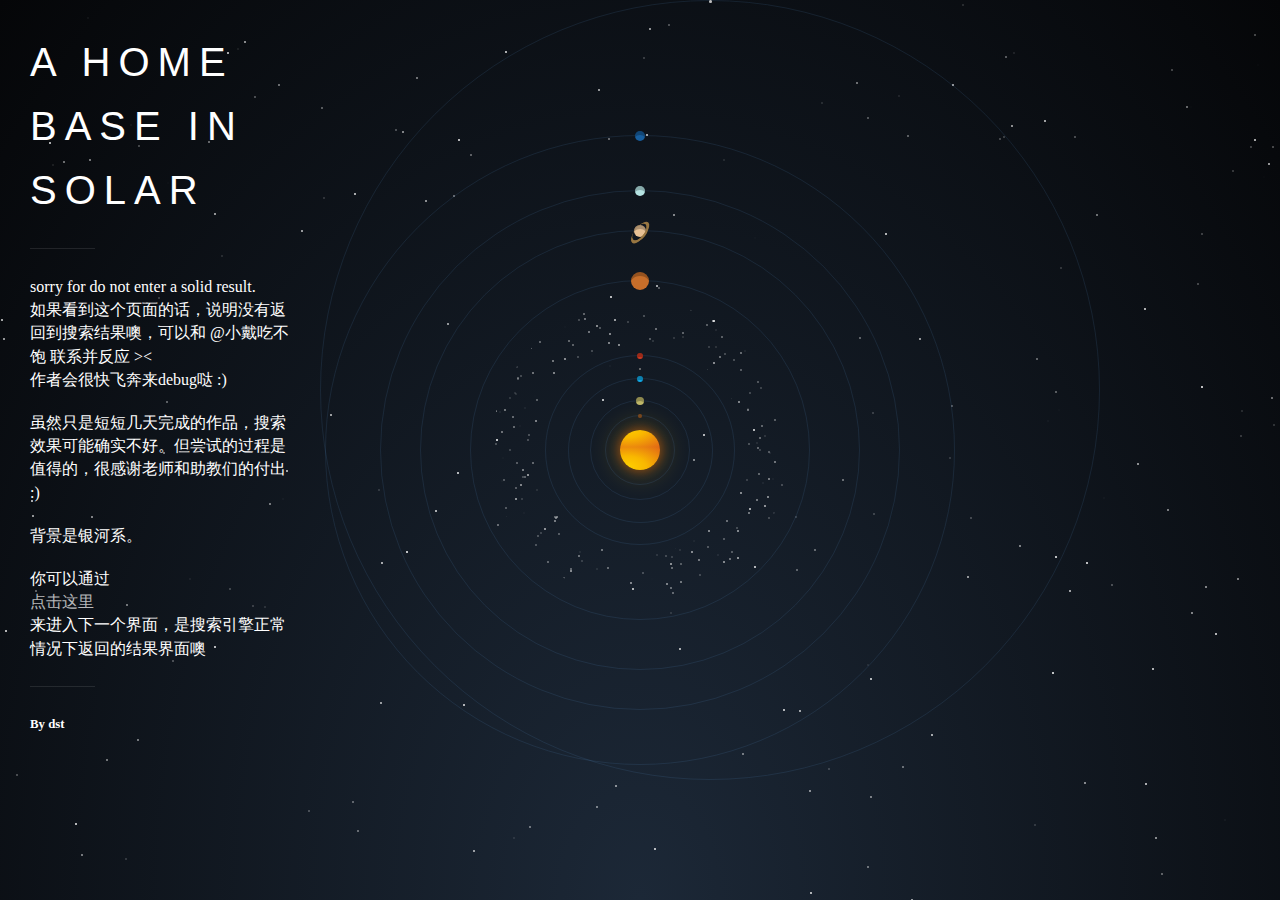
==== commit 353c4f2a: "Update error_page.html" ====
--- a/error_page.html
+++ b/error_page.html
@@ -20,9 +20,8 @@
     背景是银河系。
     <br>
   </p>
-  <p class='hide'>
-    Note the css tricks for the Saturn rings (box-shadow) and reverse animation to compensate the orbit.
-  </p>
+  <p> 你可以通过</p>
+  <a href="./results.html" >点击这里</a> <p> 来进入下一个界面，是搜索引擎正常情况下返回的结果界面噢 </p>
   <hr>
   <p class='author'>
     By
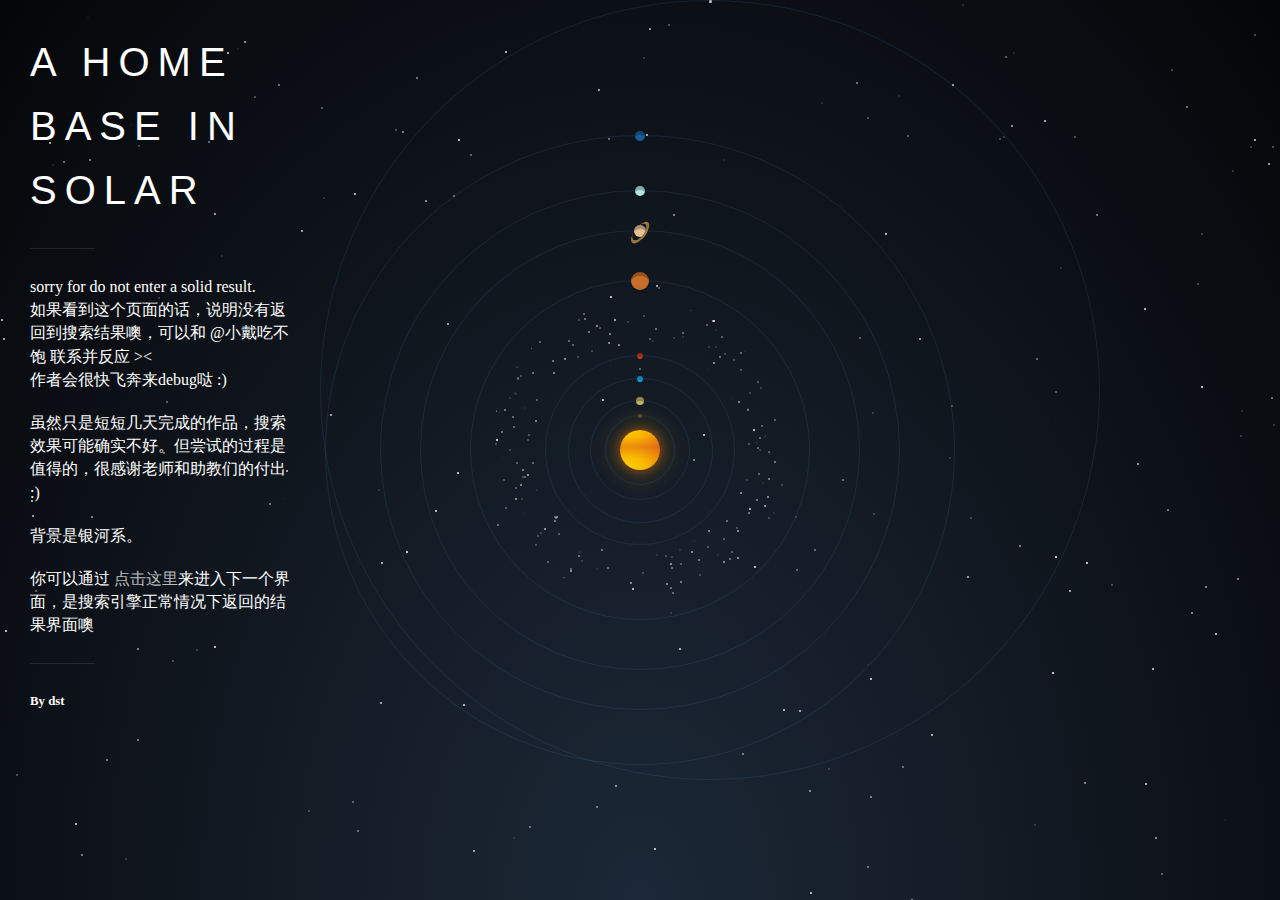
==== commit 6ebd0e78: "Update error_page.html" ====
--- a/error_page.html
+++ b/error_page.html
@@ -20,8 +20,8 @@
     背景是银河系。
     <br>
   </p>
-  <p> 你可以通过</p>
-  <a href="./results.html" >点击这里</a> <p> 来进入下一个界面，是搜索引擎正常情况下返回的结果界面噢 </p>
+  <p> 你可以通过
+  <a href="./results.html" >点击这里</a>来进入下一个界面，是搜索引擎正常情况下返回的结果界面噢 </p>
   <hr>
   <p class='author'>
     By
